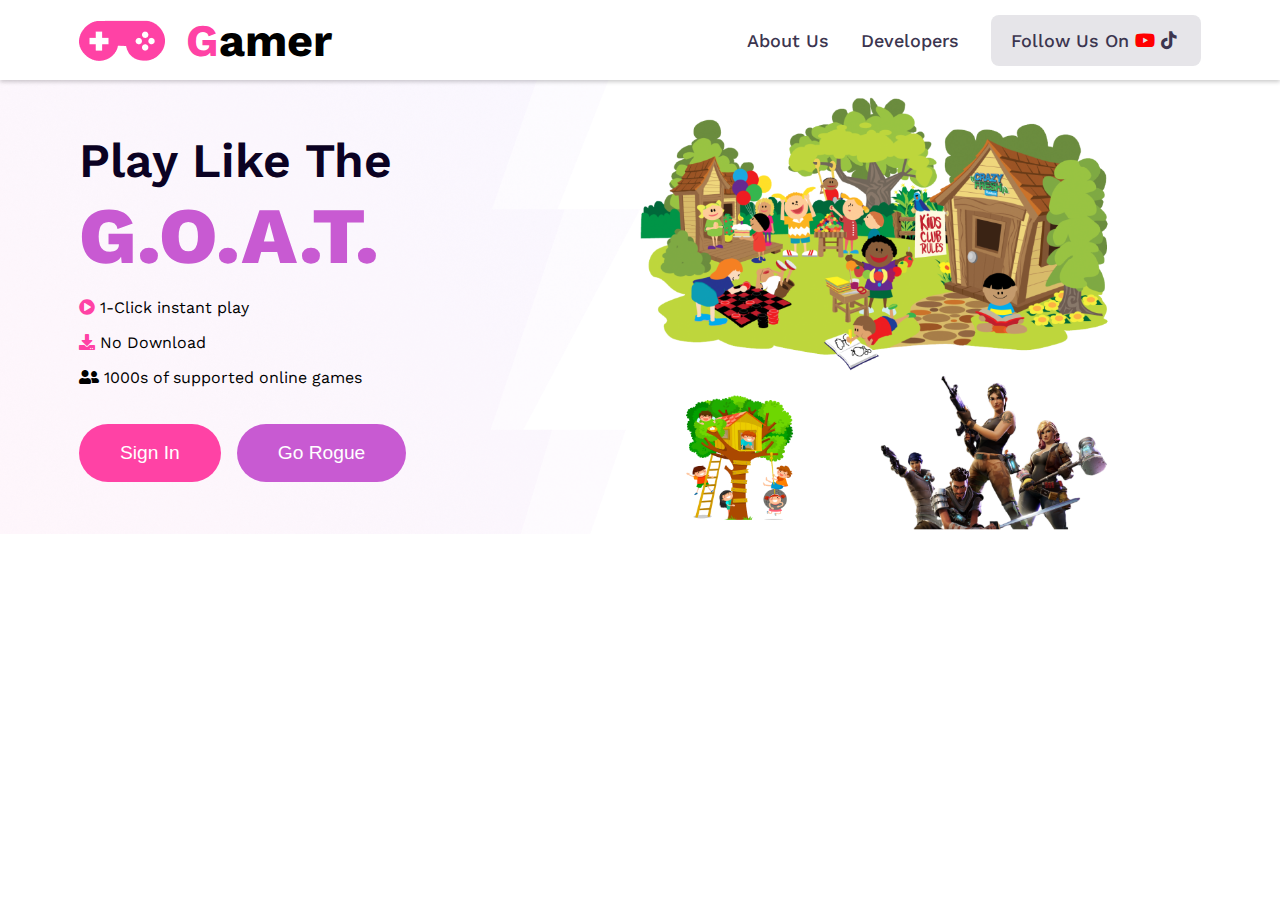
==== index.html @ 9e543826 "navigatio bar and banner section added" ====
<!DOCTYPE html>
<html lang="en">
  <head>
    <meta charset="UTF-8" />
    <meta name="viewport" content="width=device-width, initial-scale=1.0" />
    <title>Gamers</title>
    <link
      rel="stylesheet"
      href="https://cdnjs.cloudflare.com/ajax/libs/font-awesome/5.15.4/css/all.min.css"
    />
    <link rel="stylesheet" href="css/style.css" />
  </head>
  <body>
    <header>
      <nav class="flex items-center">
        <div class="container flex justify-between">
          <div class="logo flex items-center">
            <img src="images/Frame.png" alt="" />
            <h3><span>G</span>amer</h3>
          </div>
          <div class="menu flex">
            <ul class="flex items-center">
              <li><a href="#">About Us</a></li>
              <li><a href="#">Developers</a></li>
              <li class="follow-us">
                <a href="#">
                  Follow Us On
                  <i class="fab fa-youtube" style="color: #ff0000"></i>
                  <i class="fab fa-tiktok"></i>
                </a>
              </li>
            </ul>
          </div>
        </div>
      </nav>
    </header>
    <main>
      <!-- Banner Section Starts -->
      <section class="banner">
        <div class="container flex items-center">
          <div class="banner-content">
            <h3>Play Like The</h3>
            <h1>G.O.A.T.</h1>
            <p>
              <span
                ><i class="fa fa-play-circle" style="color: #ff42a5"></i
              ></span>
              1-Click instant play
            </p>
            <p>
              <span><i class="fa fa-download" style="color: #ff42a5"></i></span>
              No Download
            </p>
            <p>
              <span><i class="fa fa-user-friends"></i></span> 1000s of supported
              online games
            </p>
            <div class="banner-btn flex">
              <button class="btn btn-primary">Sign In</button>
              <button class="btn btn-secondary">Go Rogue</button>
            </div>
          </div>
          <div class="banner-img">
            <img src="images/Group 18.png" alt="banner-img" />
          </div>
        </div>
      </section>
      <!-- Banner Section End -->
    </main>
    <footer></footer>
  </body>
</html>
---- css/style.css ----
/* fonts */
@import url("https://fonts.googleapis.com/css2?family=Work+Sans:wght@400;500;600;700;800&display=swap");

/* colors */
:root {
  --primary: #ff42a5;
  --secondary: #c85ad2;
  --ternary: #534c64;
  --dark: #3c354f;
  --peace: #4ec5f7;
  --pure: #fefefe;
  --light: #f0f0f0;
  --heaven: #ffffff;
  --footer: #0b0223;
}

/* reset */
* {
  margin: 0;
  padding: 0;
  box-sizing: border-box;
}

body {
  font-family: "Work Sans", sans-serif;
}

.container {
  width: 100%;
  padding: 0 15px;
  margin: 0 auto;
}

/* media queries start */
@media (min-width: 576px) {
  .container {
    max-width: 540px;
  }
}
@media (min-width: 768px) {
  .container {
    max-width: 720px;
  }
}
@media (min-width: 992px) {
  .container {
    max-width: 960px;
  }
}
@media (min-width: 1200px) {
  .container {
    max-width: 1152px;
  }
}
/* media queries end */

/* Utility Classes */
.flex {
  display: flex;
}
.justify-between {
  justify-content: space-between;
}
.justify-center {
  justify-content: center;
}
.items-center {
  align-items: center;
}
.flex-1 {
  flex: 1;
}

.btn {
  padding: 20px 40px;
  border-radius: 48px;
  line-height: 0.8;
  font-size: 1.2rem;
  cursor: pointer;
  transition: all 0.3s ease;
  border: 1px solid transparent;
}
.btn-primary {
  background-color: var(--primary);
  color: var(--heaven);
}
.btn-primary:hover {
  background-color: var(--heaven);
  color: var(--primary);
  border: 1px solid var(--primary);
}
.btn-secondary {
  background-color: var(--secondary);
  color: var(--heaven);
}
.btn-secondary:hover {
  background-color: var(--heaven);
  color: var(--secondary);
  border: 1px solid var(--secondary);
}

.align-left {
  text-align: left;
}
.align-center {
  text-align: center;
}
.align-right {
  text-align: right;
}

.section-heading {
  position: relative;
  margin-bottom: 2rem;
  font-size: 3rem;
  font-weight: 700;
  line-height: 3.75rem;
}

/* Nav Section Start */
nav {
  height: 80px;
  box-shadow: 0 2px 4px 0 rgba(0, 0, 0, 0.2);
}
nav .logo h3 {
  text-align: center;
  font-size: 45px;
  font-weight: 700;
  margin-left: 20px;
}
nav .logo h3 span {
  color: var(--primary);
}
nav .menu {
  font-size: 18px;
  font-weight: 500;
}
nav .menu ul {
  list-style: none;
  gap: 2rem;
}
nav .menu ul a {
  text-decoration: none;
  color: var(--dark);
}

.menu ul .follow-us {
  border-radius: 8px;
  background: rgba(11, 2, 35, 0.1);
  padding: 15px 20px;
}
.menu ul .follow-us i {
  width: 20px;
}

/* Nav Section End */

/* Banner Section Starts */
section.banner {
  background-image: url("../images/Group14.png");
  background-size: 50%;
  background-repeat: no-repeat;
}
section.banner .banner-content {
  width: 50%;
  background-size: cover;
}
section.banner .banner-content h3 {
  color: var(--footer);
  font-size: 3rem;
  font-weight: 600;
}
section.banner .banner-content h1 {
  font-size: 5rem;
  font-weight: 800;
  color: var(--secondary);
}
section.banner .banner-content p {
  margin: 1rem 0;
}
section.banner .banner-content button {
  margin-top: 1.3rem;
  margin-right: 1rem;
}
section.banner .banner-img img {
  height: 450px;
}
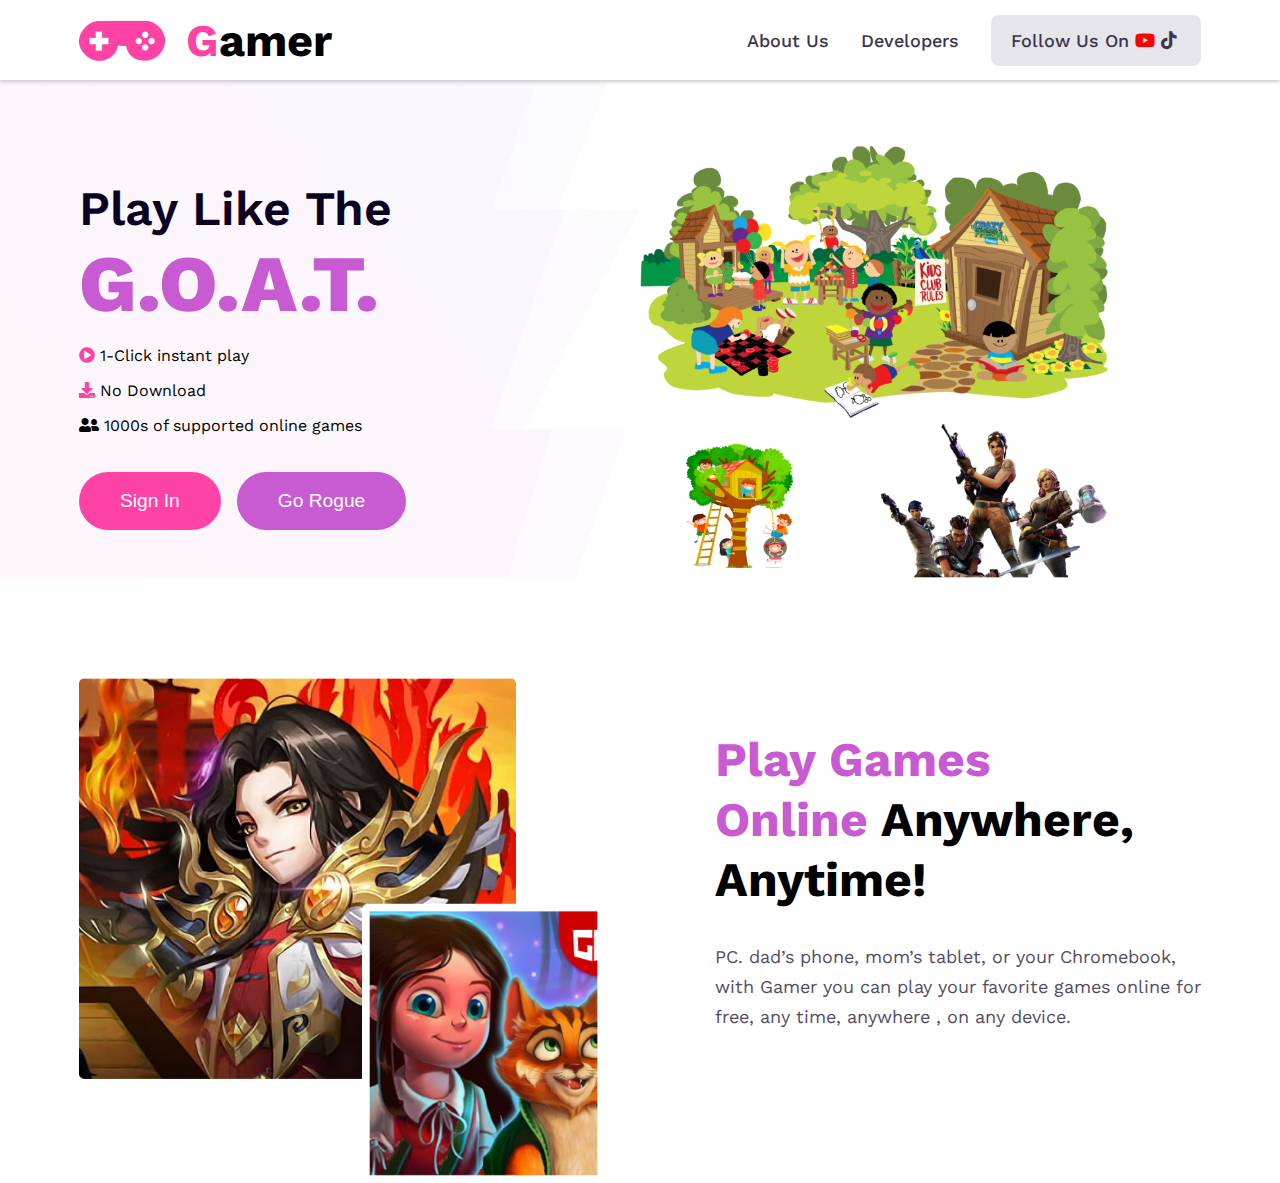
==== commit 5128783f: "play game section added" ====
--- a/index.html
+++ b/index.html
@@ -66,6 +66,31 @@
         </div>
       </section>
       <!-- Banner Section End -->
+
+      <section class="play-game">
+        <div class="container">
+          <div class="play-game-wrapper flex items-center">
+            <div class="play-game-img flex-1">
+              <img src="./images/Rectangle 67.png" alt="" />
+              <img src="./images/Rectangle 78.png" alt="" />
+            </div>
+            <div class="play-game-content flex-1">
+              <h2 class="section-heading">
+                <span class="violet-heading">
+                  Play Games <br />
+                  Online </span
+                >Anywhere,<br />
+                Anytime!
+              </h2>
+              <p class="content-p">
+                PC. dad’s phone, mom’s tablet, or your Chromebook, with Gamer
+                you can play your favorite games online for free, any time,
+                anywhere , on any device.
+              </p>
+            </div>
+          </div>
+        </div>
+      </section>
     </main>
     <footer></footer>
   </body>
--- a/css/style.css
+++ b/css/style.css
@@ -116,6 +116,17 @@
   font-weight: 700;
   line-height: 3.75rem;
 }
+.violet-heading {
+  color: var(--secondary);
+}
+.content-p {
+  color: var(--ternary);
+  font-size: 18px;
+  line-height: 30px;
+}
+section {
+  padding: 3rem 0;
+}
 
 /* Nav Section Start */
 nav {
@@ -152,7 +163,6 @@
 .menu ul .follow-us i {
   width: 20px;
 }
-
 /* Nav Section End */
 
 /* Banner Section Starts */
@@ -185,3 +195,23 @@
 section.banner .banner-img img {
   height: 450px;
 }
+/* Banner Section Starts */
+
+/* Section Play-Game Starts */
+section.play-game .play-game-wrapper .play-game-img {
+  position: relative;
+}
+section.play-game .play-game-wrapper .play-game-img img:first-child {
+  width: 90%;
+}
+section.play-game .play-game-wrapper .play-game-img img:last-child {
+  width: 50%;
+  position: absolute;
+  bottom: -100px;
+  right: -40px;
+}
+
+section.play-game .play-game-wrapper .play-game-content {
+  margin-left: 150px;
+}
+/* Section Play-Game End */
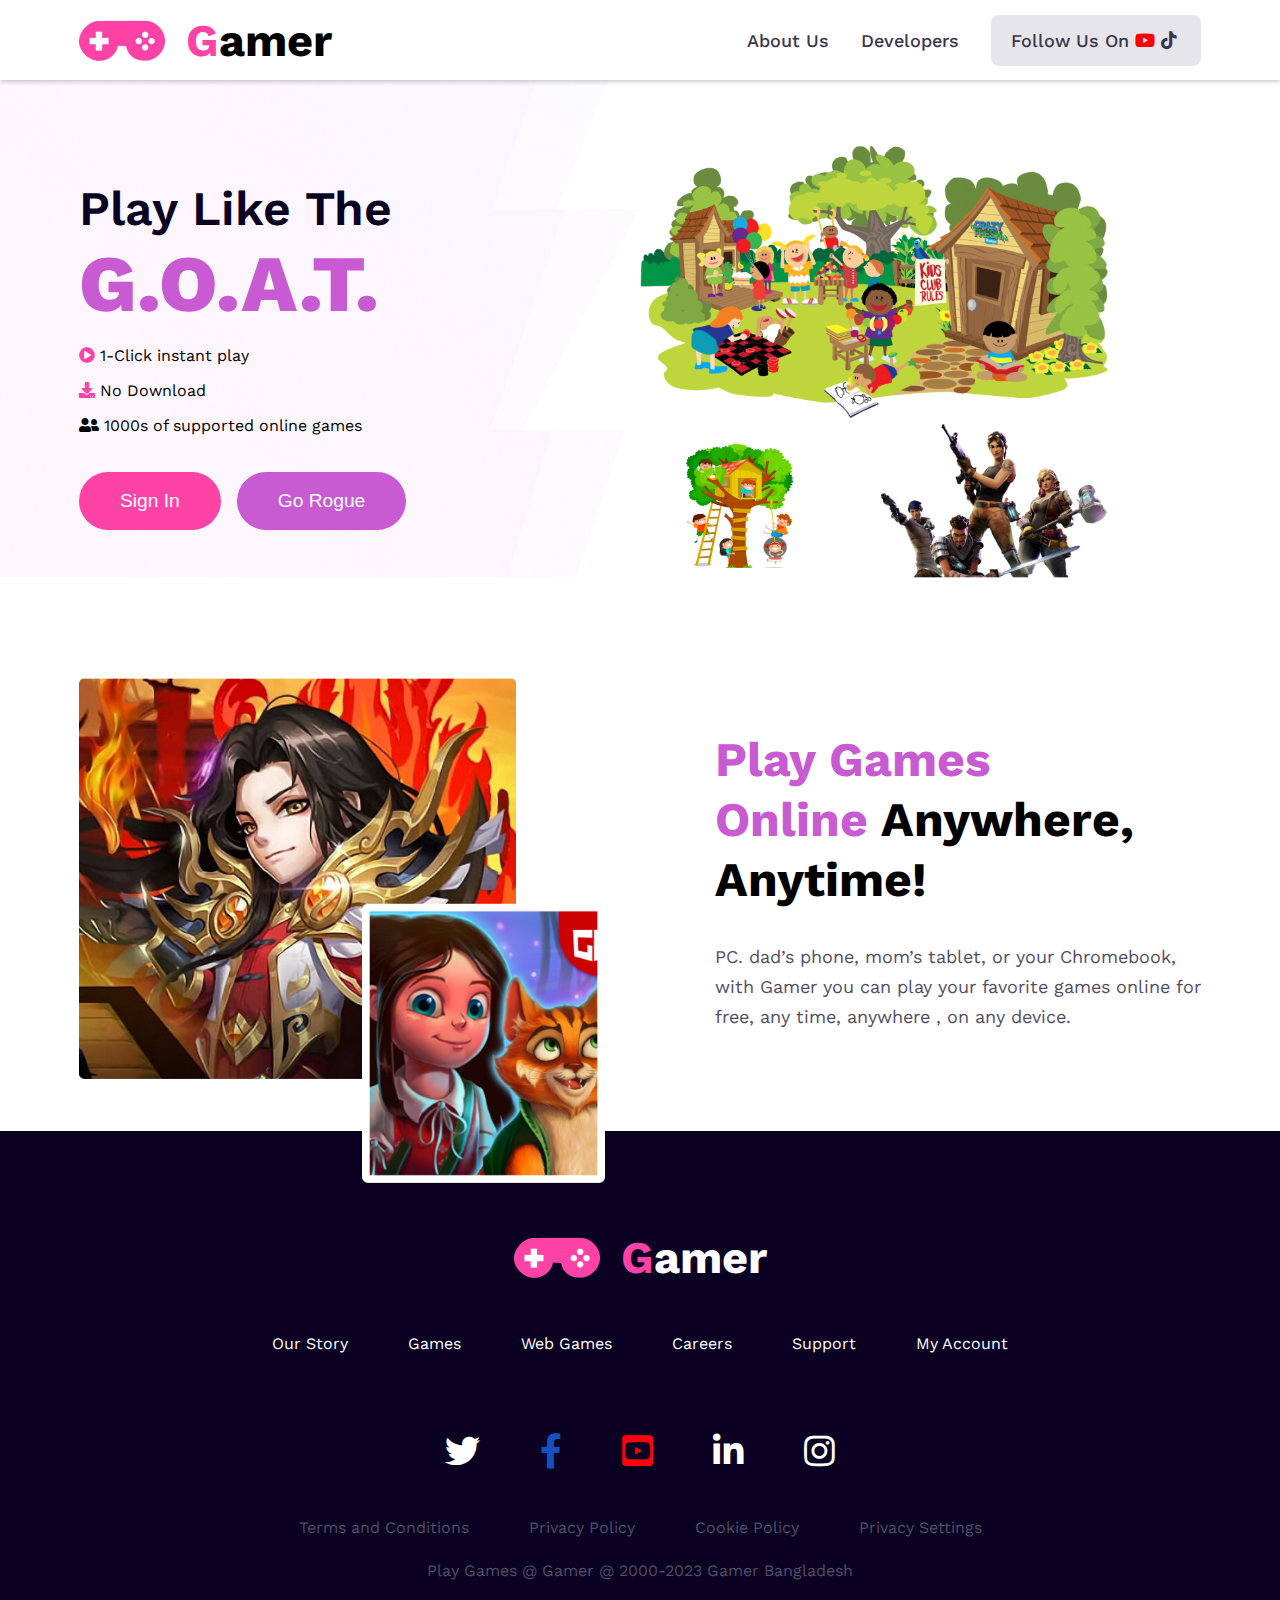
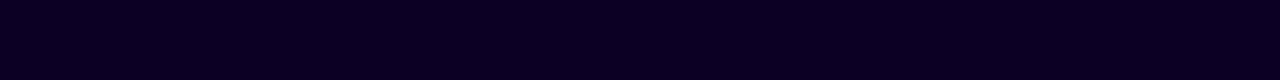
==== commit c7338bb3: "footer added" ====
--- a/index.html
+++ b/index.html
@@ -92,6 +92,38 @@
         </div>
       </section>
     </main>
-    <footer></footer>
+    <footer>
+      <div class="container flex justify-center flex-column align-center">
+        <div class="logo flex justify-center items-center">
+          <img src="images/Frame.png" alt="" />
+          <h3><span>G</span>amer</h3>
+        </div>
+        <div class="links flex justify-center gap-60">
+          <a href="#">Our Story</a>
+          <a href="#">Games</a>
+          <a href="#">Web Games</a>
+          <a href="#">Careers</a>
+          <a href="#">Support</a>
+          <a href="#">My Account</a>
+        </div>
+        <div class="icons flex justify-center gap-60">
+          <i class="fab fa-twitter" style="color: #ffffff"></i>
+          <i class="fab fa-facebook-f" style="color: #1151c0"></i>
+          <i class="fab fa-youtube-square" style="color: #ff000d"></i>
+          <i class="fab fa-linkedin-in" style="color: #ffffff"></i>
+          <i class="fab fa-instagram" style="color: #ffffff"></i>
+        </div>
+
+        <div class="terms-conditions flex justify-center gap-60">
+          <a href="#">Terms and Conditions</a>
+          <a href="#">Privacy Policy</a>
+          <a href="#">Cookie Policy</a>
+          <a href="#">Privacy Settings</a>
+        </div>
+        <div class="copy-right">
+          <p>Play Games @ Gamer @ 2000-2023 Gamer Bangladesh</p>
+        </div>
+      </div>
+    </footer>
   </body>
 </html>
--- a/css/style.css
+++ b/css/style.css
@@ -67,8 +67,14 @@
 .items-center {
   align-items: center;
 }
+.flex-column {
+  flex-direction: column;
+}
 .flex-1 {
   flex: 1;
+}
+.gap-60 {
+  gap: 60px;
 }
 
 .btn {
@@ -133,13 +139,15 @@
   height: 80px;
   box-shadow: 0 2px 4px 0 rgba(0, 0, 0, 0.2);
 }
-nav .logo h3 {
+nav .logo h3,
+footer .logo h3 {
   text-align: center;
   font-size: 45px;
   font-weight: 700;
   margin-left: 20px;
 }
-nav .logo h3 span {
+nav .logo h3 span,
+footer .logo h3 span {
   color: var(--primary);
 }
 nav .menu {
@@ -215,3 +223,31 @@
   margin-left: 150px;
 }
 /* Section Play-Game End */
+
+/* Footer Starts */
+footer {
+  background-color: var(--footer);
+  color: var(--heaven);
+  padding: 100px;
+}
+footer .logo,
+footer .links,
+footer .icons {
+  margin-bottom: 50px;
+}
+footer .links a {
+  text-decoration: none;
+  color: var(--heaven);
+  margin-bottom: 30px;
+}
+footer .icons i {
+  font-size: 35px;
+}
+footer .terms-conditions a {
+  text-decoration: none;
+  color: var(--ternary);
+  padding-bottom: 1.5rem;
+}
+footer .copy-right p {
+  color: var(--ternary);
+}
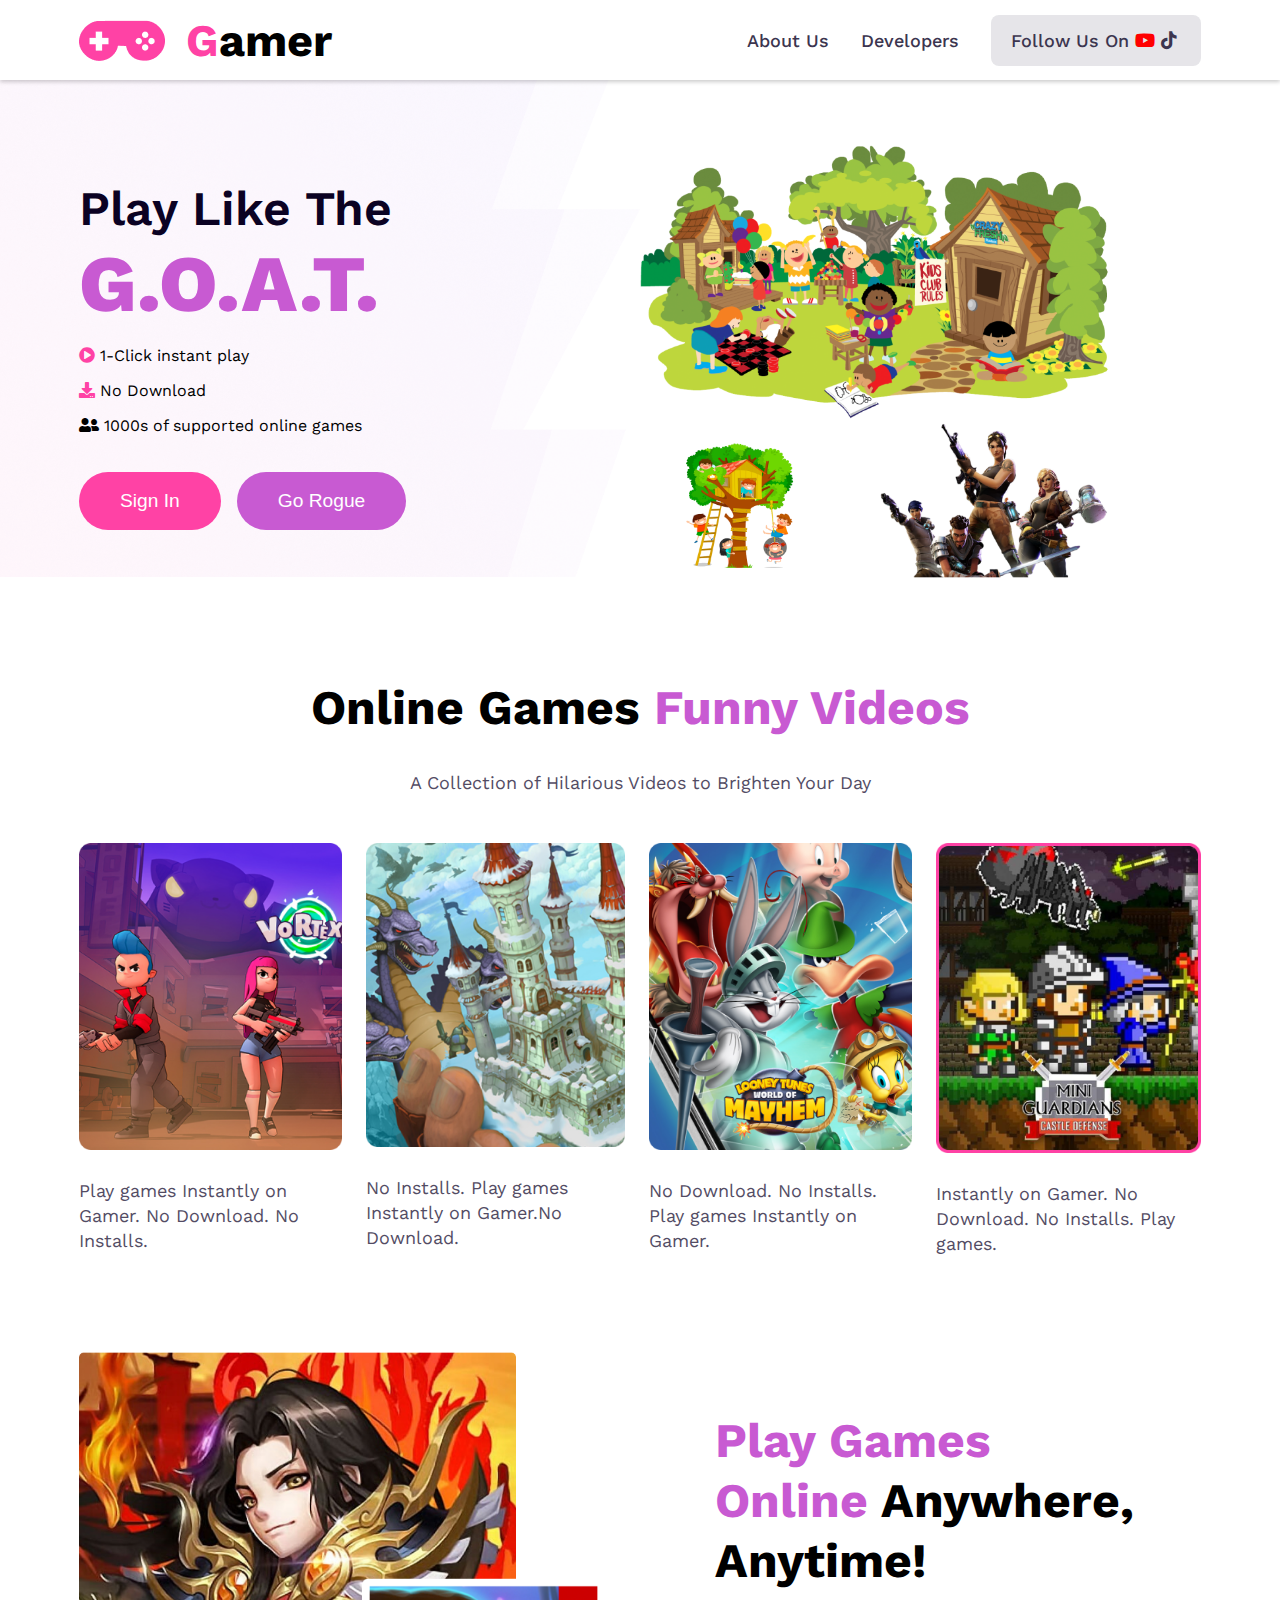
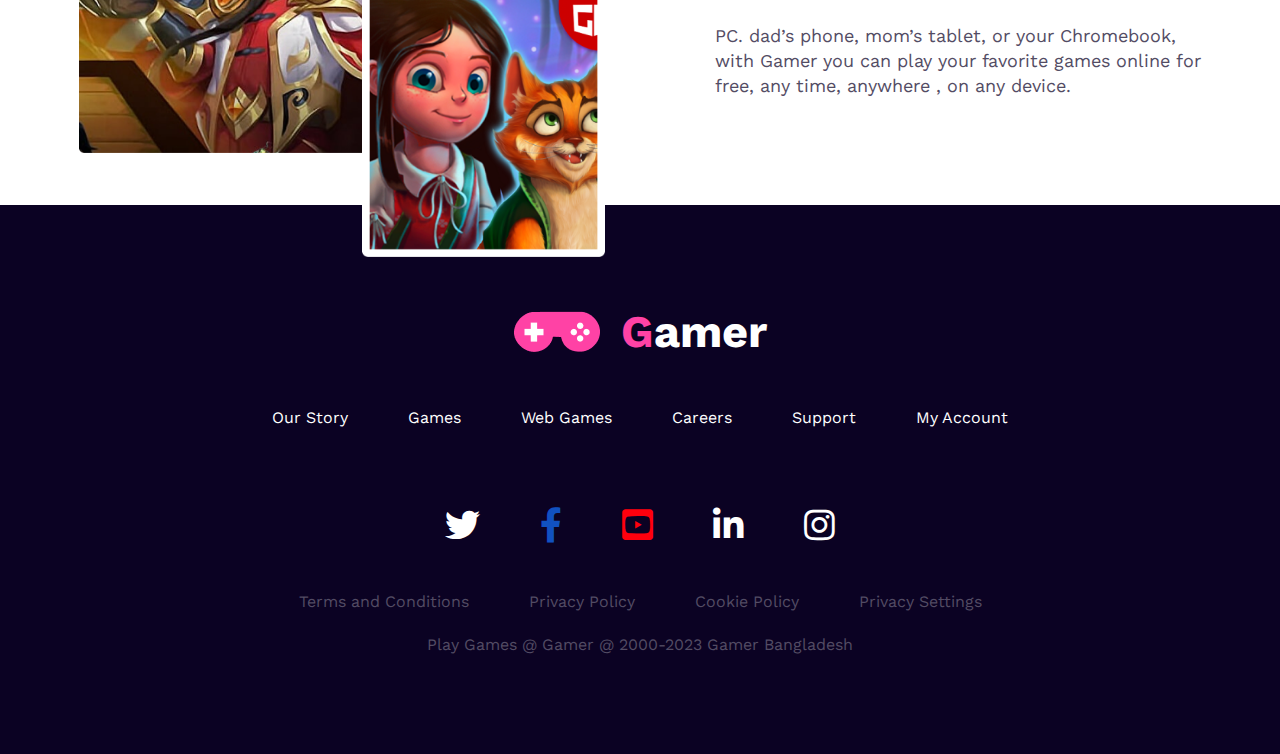
==== commit bb142c71: "online play games section added" ====
--- a/index.html
+++ b/index.html
@@ -67,6 +67,75 @@
       </section>
       <!-- Banner Section End -->
 
+      <!-- Online Games Section Starts -->
+      <section class="online-games">
+        <div class="container">
+          <div class="heading-wrapper align-center">
+            <h2 class="section-heading">
+              Online Games <span class="violet-heading">Funny Videos</span>
+            </h2>
+            <p class="content-p">
+              A Collection of Hilarious Videos to Brighten Your Day
+            </p>
+          </div>
+          <div class="card-wrapper flex justify-between flex-1 gap-24">
+            <div class="card">
+              <div class="card-img">
+                <img src="./images/Rectangle 4.png" alt="Image" />
+                <div class="overlay">
+                  <i class="fas fa-play"></i>
+                  <span>Watch Now</span>
+                </div>
+              </div>
+
+              <p class="content-p">
+                Play games Instantly on Gamer. No Download. No Installs.
+              </p>
+            </div>
+            <div class="card">
+              <div class="card-img">
+                <img src="./images/Rectangle 5.png" alt="Image" />
+                <div class="overlay">
+                  <i class="fas fa-play"></i>
+                  <span>Watch Now</span>
+                </div>
+              </div>
+
+              <p class="content-p">
+                No Installs. Play games Instantly on Gamer.No Download.
+              </p>
+            </div>
+            <div class="card">
+              <div class="card-img">
+                <img src="./images/Rectangle 6.png" alt="Image" />
+                <div class="overlay">
+                  <i class="fas fa-play"></i>
+                  <span>Watch Now</span>
+                </div>
+              </div>
+
+              <p class="content-p">
+                No Download. No Installs. Play games Instantly on Gamer.
+              </p>
+            </div>
+            <div class="card">
+              <div class="card-img">
+                <img src="./images/Rectangle 7.png" alt="Image" />
+                <div class="overlay">
+                  <i class="fas fa-play"></i>
+                  <span>Watch Now</span>
+                </div>
+              </div>
+
+              <p class="content-p">
+                Instantly on Gamer. No Download. No Installs. Play games.
+              </p>
+            </div>
+          </div>
+        </div>
+      </section>
+      <!-- Online Games Section Starts -->
+
       <section class="play-game">
         <div class="container">
           <div class="play-game-wrapper flex items-center">
--- a/css/style.css
+++ b/css/style.css
@@ -76,6 +76,9 @@
 .gap-60 {
   gap: 60px;
 }
+.gap-24 {
+  gap: 24px;
+}
 
 .btn {
   padding: 20px 40px;
@@ -128,7 +131,7 @@
 .content-p {
   color: var(--ternary);
   font-size: 18px;
-  line-height: 30px;
+  line-height: 25px;
 }
 section {
   padding: 3rem 0;
@@ -205,6 +208,68 @@
 }
 /* Banner Section Starts */
 
+/* Section Online-Games Starts */
+section.online-games .heading-wrapper {
+  margin-bottom: 3rem;
+}
+section.online-games .card-wrapper img {
+  width: 100%;
+  margin-bottom: 24px;
+}
+
+.card-img {
+  position: relative;
+  display: inline-block;
+  overflow: hidden;
+}
+
+.card-img img {
+  max-width: 100%;
+  height: auto;
+  display: block;
+  transition: transform 0.3s ease;
+}
+
+.card-img:hover img {
+  transform: scale(1.1);
+}
+
+.overlay {
+  position: absolute;
+  top: 50%;
+  left: 50%;
+  transform: translate(-50%, -50%);
+  display: none;
+  align-items: center;
+  justify-content: center;
+  flex-direction: column;
+  background: rgba(0, 0, 0, 0.7);
+  width: 100%;
+  height: 100%;
+  text-align: center;
+  color: #fff;
+  opacity: 0;
+  transition: opacity 0.3s ease;
+}
+
+.card-img:hover .overlay {
+  display: flex;
+  opacity: 1;
+  overflow: hidden;
+}
+
+.overlay i {
+  font-size: 2.5rem;
+  margin-bottom: 10px;
+}
+
+.overlay span {
+  font-size: 18px;
+  color: var(--primary);
+}
+
+/* Section Online-Games End */
+
 /* Section Play-Game Starts */
 section.play-game .play-game-wrapper .play-game-img {
   position: relative;
@@ -251,3 +316,4 @@
 footer .copy-right p {
   color: var(--ternary);
 }
+/* Footer Section End */
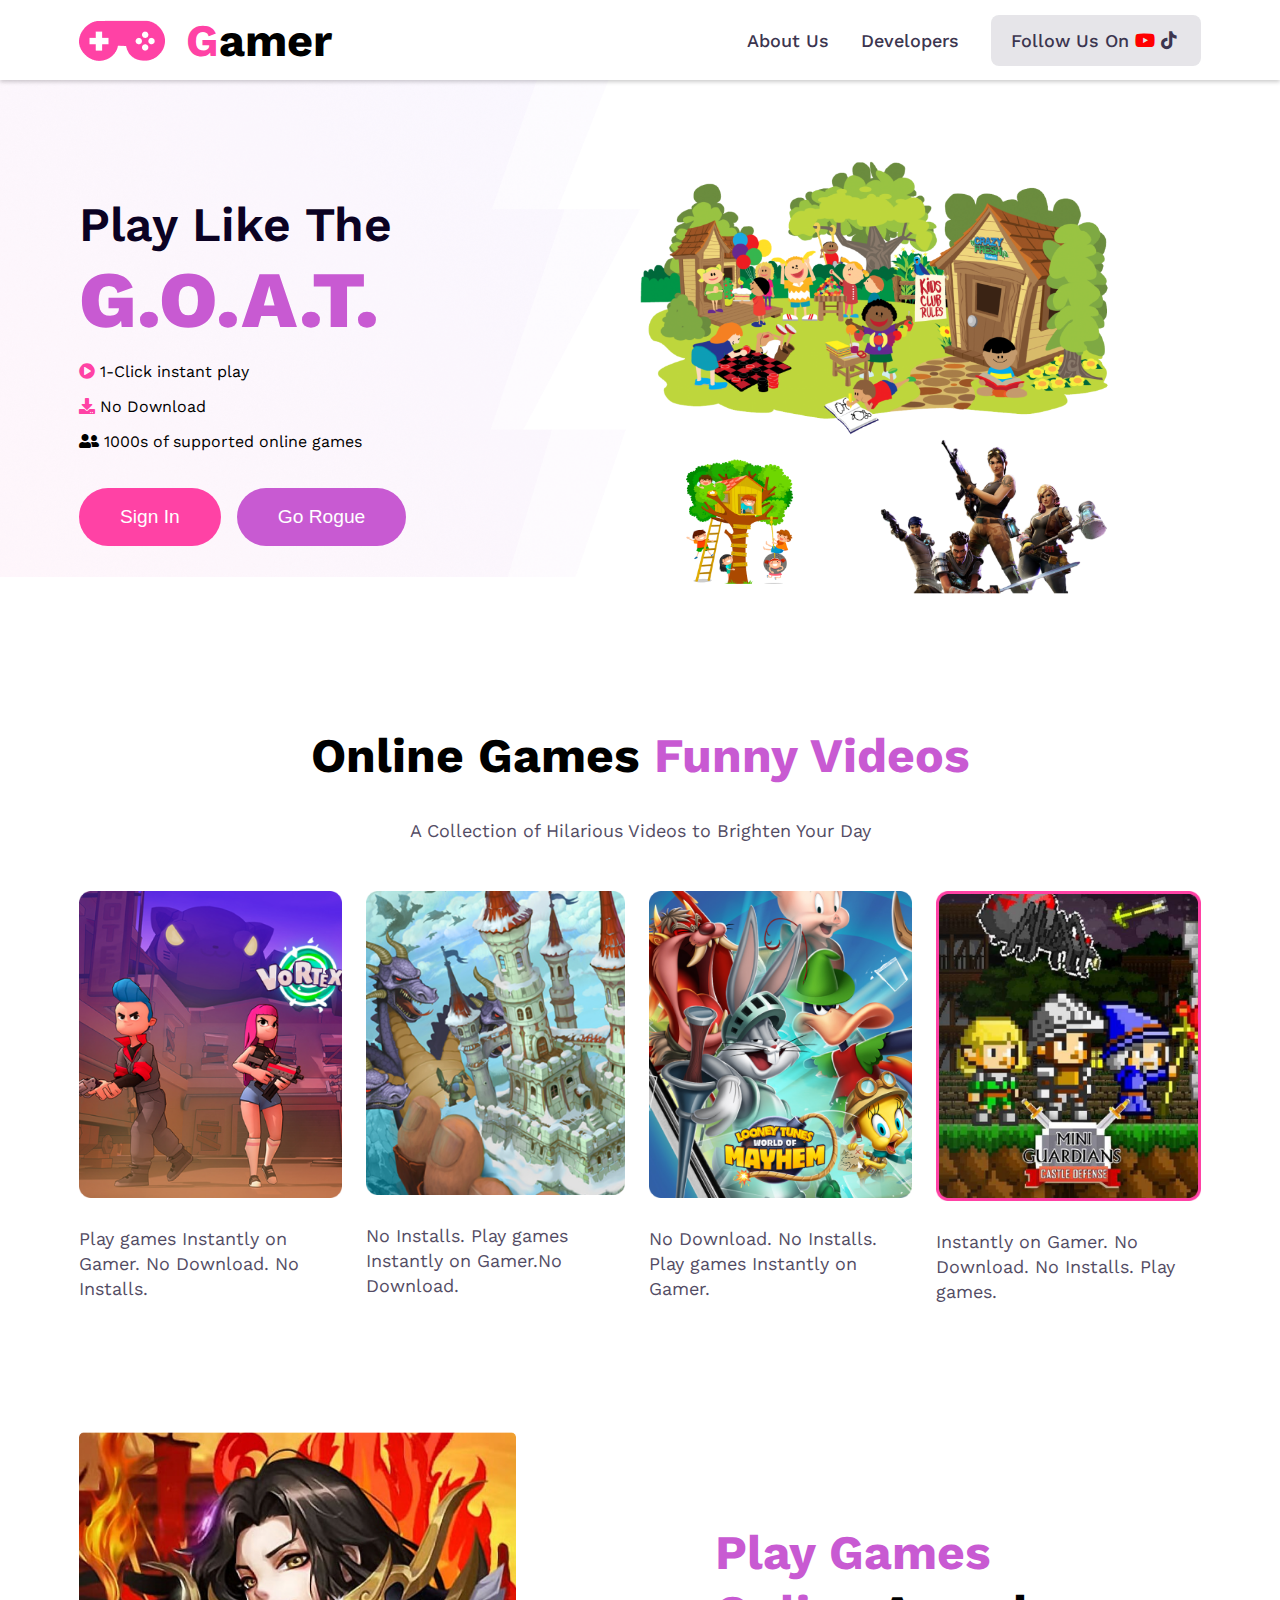
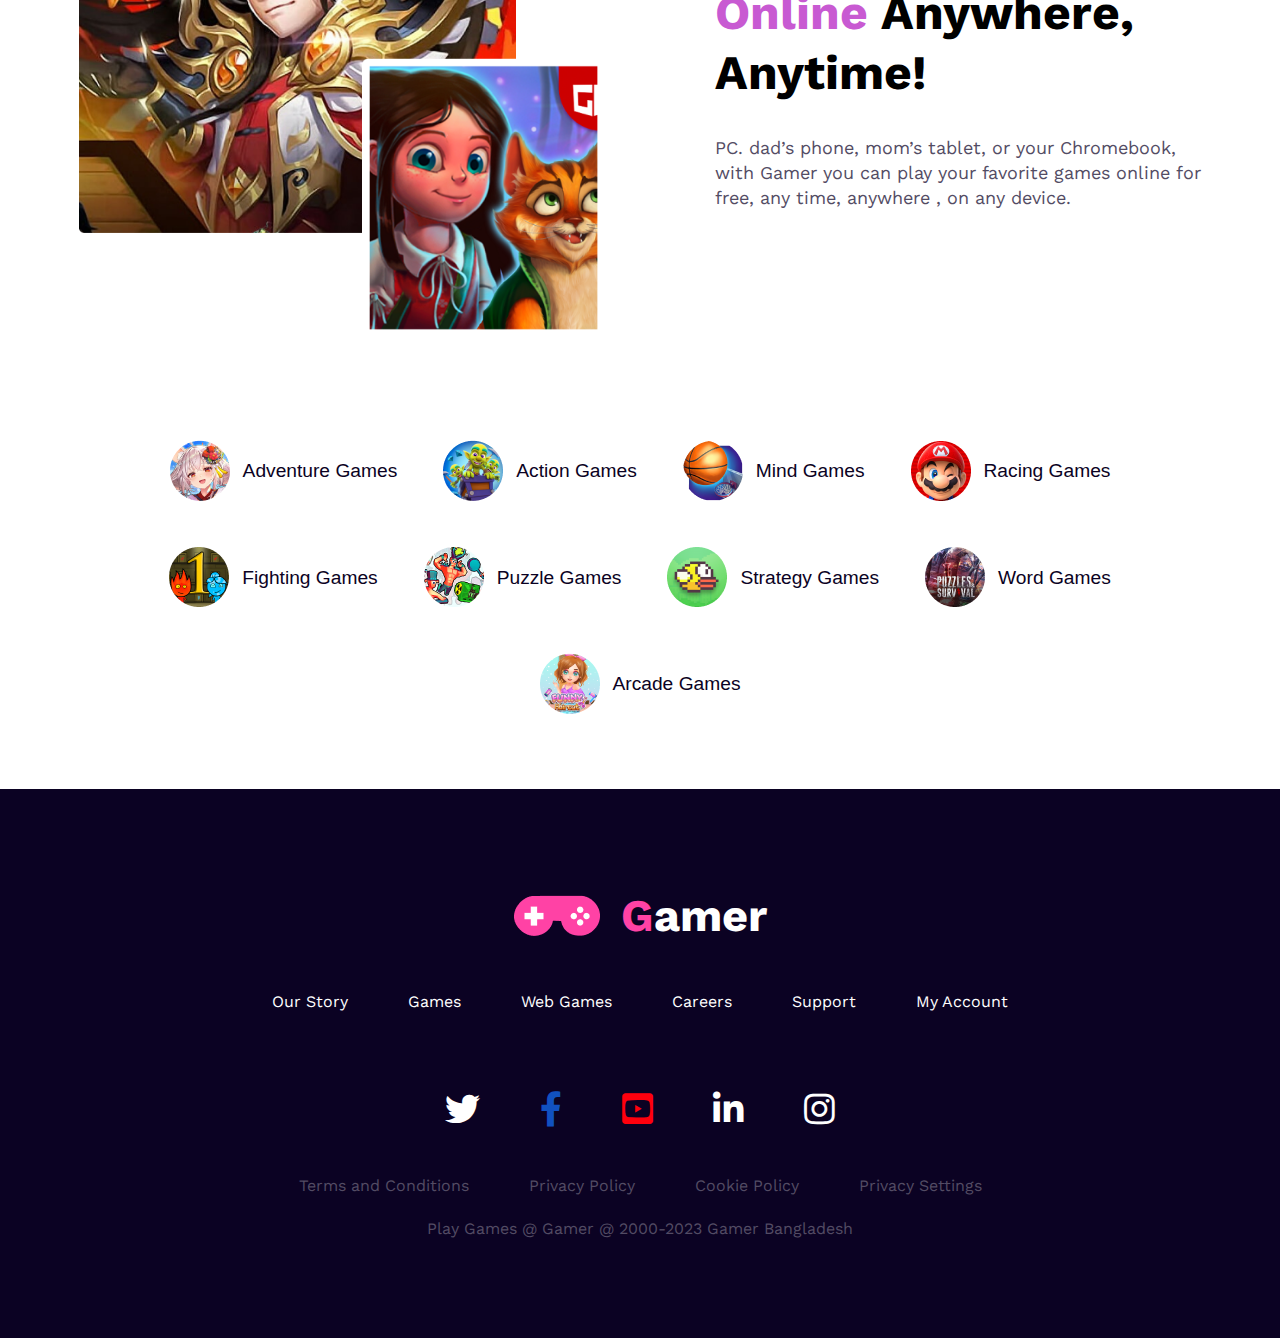
==== commit b9143537: "desktop version completed" ====
--- a/index.html
+++ b/index.html
@@ -4,6 +4,7 @@
     <meta charset="UTF-8" />
     <meta name="viewport" content="width=device-width, initial-scale=1.0" />
     <title>Gamers</title>
+    <link rel="icon" href="./images/Frame.png" />
     <link
       rel="stylesheet"
       href="https://cdnjs.cloudflare.com/ajax/libs/font-awesome/5.15.4/css/all.min.css"
@@ -136,6 +137,7 @@
       </section>
       <!-- Online Games Section Starts -->
 
+      <!-- Play Games Section Starts -->
       <section class="play-game">
         <div class="container">
           <div class="play-game-wrapper flex items-center">
@@ -160,6 +162,48 @@
           </div>
         </div>
       </section>
+      <!-- Play Games Section Ends -->
+
+      <section class="games-category">
+        <div class="container flex justify-center gap-24 flex-wrap">
+          <button class="btn btn-ternary flex items-center gap-13">
+            <img src="./images/Rectangle 11.png" alt="" />
+            <span>Adventure Games</span>
+          </button>
+          <button class="btn btn-ternary flex items-center gap-13">
+            <img src="./images/Rectangle 12.png" alt="" />
+            <span>Action Games</span>
+          </button>
+          <button class="btn btn-ternary flex items-center gap-13">
+            <img src="./images/Rectangle 13.png" alt="" />
+            <span>Mind Games</span>
+          </button>
+          <button class="btn btn-ternary flex items-center gap-13">
+            <img src="./images/Rectangle 14.png" alt="" />
+            <span>Racing Games</span>
+          </button>
+          <button class="btn btn-ternary flex items-center gap-13">
+            <img src="./images/Rectangle 15.png" alt="" />
+            <span>Fighting Games</span>
+          </button>
+          <button class="btn btn-ternary flex items-center gap-13">
+            <img src="./images/Rectangle 16.png" alt="" />
+            <span>Puzzle Games</span>
+            <button class="btn btn-ternary flex items-center gap-13">
+              <img src="./images/Rectangle 17.png" alt="" />
+              <span>Strategy Games</span>
+            </button>
+          </button>
+          <button class="btn btn-ternary flex items-center gap-13">
+            <img src="./images/Rectangle 18.png" alt="" />
+            <span>Word Games</span>
+          </button>
+          <button class="btn btn-ternary flex items-center gap-13">
+            <img src="./images/Rectangle 19.png" alt="" />
+            <span>Arcade Games</span>
+          </button>
+        </div>
+      </section>
     </main>
     <footer>
       <div class="container flex justify-center flex-column align-center">
--- a/css/style.css
+++ b/css/style.css
@@ -73,11 +73,17 @@
 .flex-1 {
   flex: 1;
 }
+.flex-wrap {
+  flex-wrap: wrap;
+}
 .gap-60 {
   gap: 60px;
 }
 .gap-24 {
   gap: 24px;
+}
+.gap-13 {
+  gap: 13px;
 }
 
 .btn {
@@ -107,6 +113,15 @@
   color: var(--secondary);
   border: 1px solid var(--secondary);
 }
+.btn-ternary {
+  background-color: var(--heaven);
+  color: var(--footer);
+  padding: 10px;
+}
+.btn-ternary:hover {
+  color: var(--primary);
+  border: 1px solid var(--primary);
+}
 
 .align-left {
   text-align: left;
@@ -134,7 +149,7 @@
   line-height: 25px;
 }
 section {
-  padding: 3rem 0;
+  padding: 4rem 0;
 }
 
 /* Nav Section Start */
@@ -232,6 +247,7 @@
 
 .card-img:hover img {
   transform: scale(1.1);
+  border: 1px solid var(--primary);
 }
 
 .overlay {
@@ -250,6 +266,7 @@
   color: #fff;
   opacity: 0;
   transition: opacity 0.3s ease;
+  border: 2px solid var(--primary);
 }
 
 .card-img:hover .overlay {
@@ -273,6 +290,7 @@
 /* Section Play-Game Starts */
 section.play-game .play-game-wrapper .play-game-img {
   position: relative;
+  margin-bottom: 4rem;
 }
 section.play-game .play-game-wrapper .play-game-img img:first-child {
   width: 90%;
@@ -289,6 +307,11 @@
 }
 /* Section Play-Game End */
 
+/* Section Games Catergory Starts */
+section.games-catergory img {
+  width: 100px;
+}
+
 /* Footer Starts */
 footer {
   background-color: var(--footer);
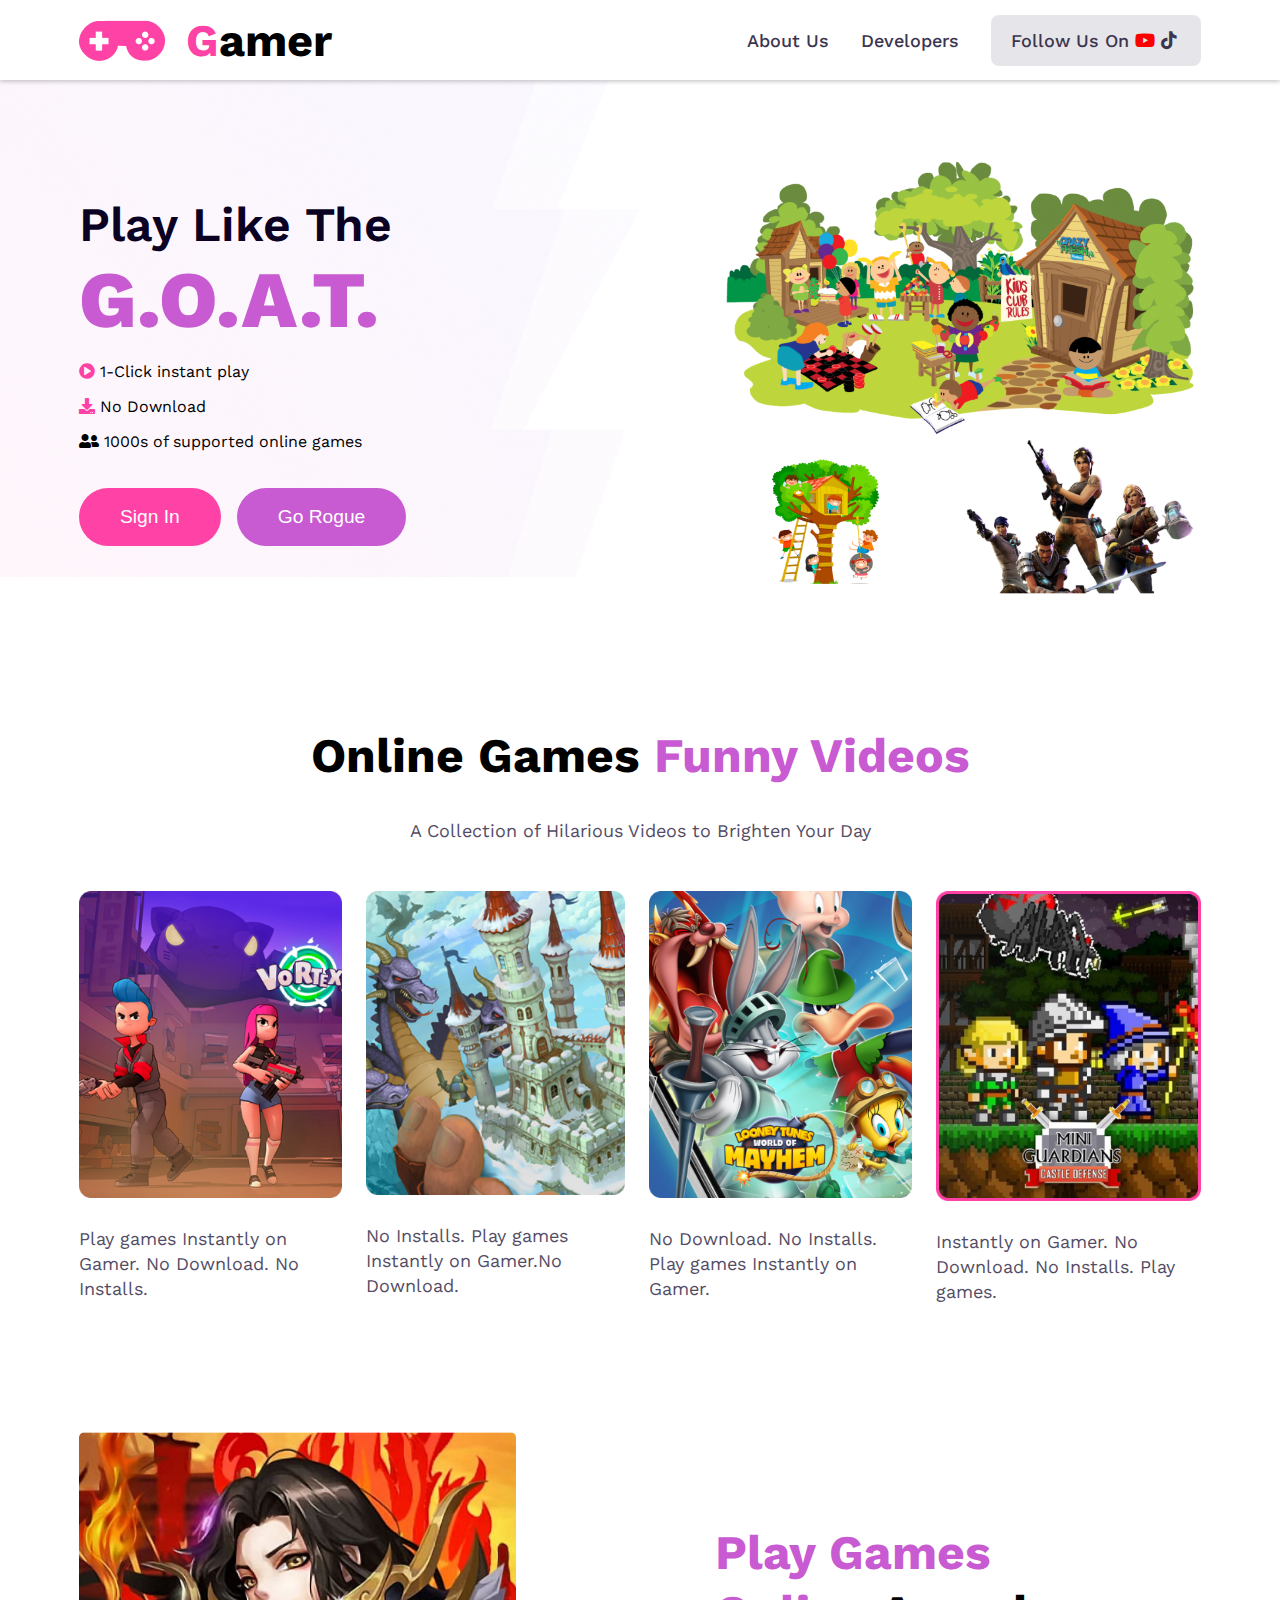
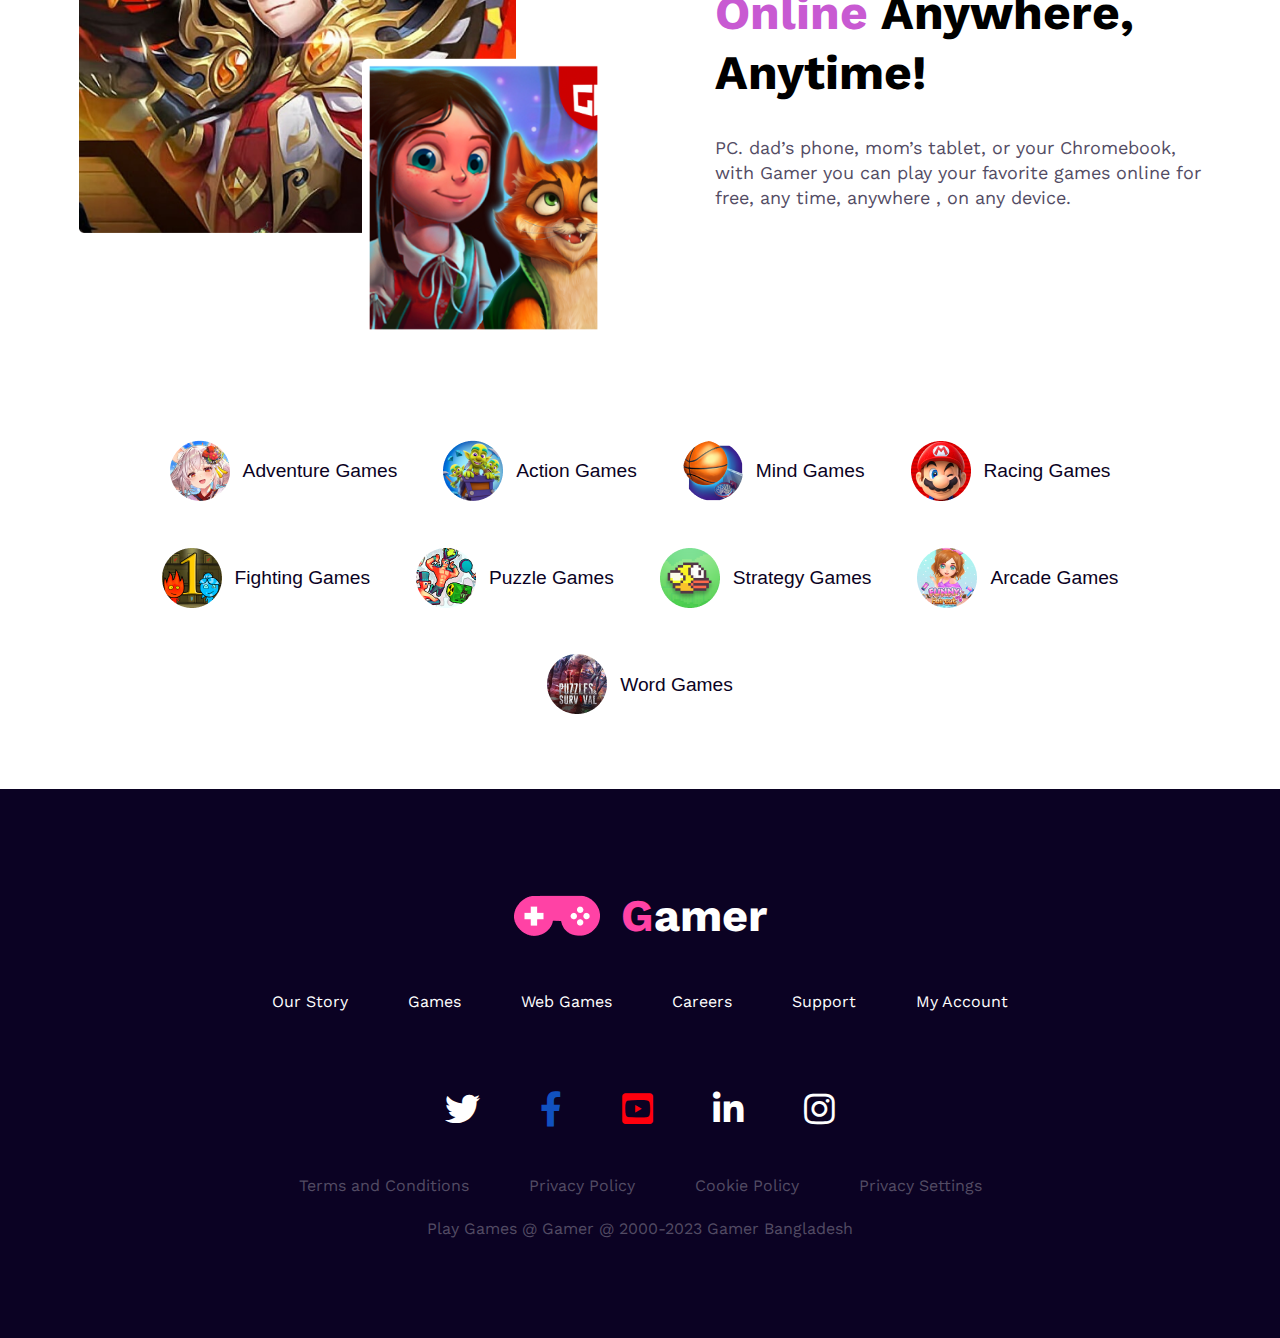
==== commit f5d1ef4d: "All Project done. Added Responsiveness" ====
--- a/index.html
+++ b/index.html
@@ -38,7 +38,7 @@
     <main>
       <!-- Banner Section Starts -->
       <section class="banner">
-        <div class="container flex items-center">
+        <div class="container flex items-center justify-between">
           <div class="banner-content">
             <h3>Play Like The</h3>
             <h1>G.O.A.T.</h1>
@@ -195,12 +195,12 @@
             </button>
           </button>
           <button class="btn btn-ternary flex items-center gap-13">
+            <img src="./images/Rectangle 19.png" alt="" />
+            <span>Arcade Games</span>
+          </button>
+          <button class="btn btn-ternary flex items-center gap-13">
             <img src="./images/Rectangle 18.png" alt="" />
             <span>Word Games</span>
-          </button>
-          <button class="btn btn-ternary flex items-center gap-13">
-            <img src="./images/Rectangle 19.png" alt="" />
-            <span>Arcade Games</span>
           </button>
         </div>
       </section>
--- a/css/style.css
+++ b/css/style.css
@@ -179,6 +179,10 @@
 nav .menu ul a {
   text-decoration: none;
   color: var(--dark);
+}
+
+nav .menu ul a:hover {
+  color: var(--primary);
 }
 
 .menu ul .follow-us {
@@ -340,3 +344,180 @@
   color: var(--ternary);
 }
 /* Footer Section End */
+
+@media screen and (max-width: 576px) {
+  section {
+    padding: 1.5rem 0;
+    text-align: center;
+  }
+  .section-heading {
+    font-size: 1.7rem;
+    line-height: 2.5rem;
+    margin-bottom: 1.5rem;
+    margin-bottom: 1.2rem;
+  }
+  .content-p {
+    line-height: 22px;
+  }
+  nav {
+    height: 300px;
+  }
+  nav .container {
+    flex-direction: column;
+    align-items: center;
+  }
+  nav .container .menu ul {
+    flex-direction: column;
+    gap: 25px;
+    margin-top: 35px;
+  }
+
+  /* Banner Section Starts */
+  section.banner .container {
+    flex-direction: column;
+    text-align: center;
+    order: reverse;
+  }
+  section.banner {
+    background-size: 100%;
+  }
+  section.banner .banner-content {
+    width: 100%;
+  }
+  section.banner .banner-content h3 {
+    font-size: 2.5rem;
+  }
+  section.banner .banner-content h1 {
+    font-size: 3.5rem;
+  }
+  section.banner .banner-content .banner-btn {
+    display: inline-block;
+    margin-top: -15px;
+  }
+  section.banner .container .banner-img {
+    margin-top: 2.5rem;
+  }
+  section.banner .container .banner-img img {
+    width: 100%;
+  }
+  /* Banner Section Ends */
+
+  /* Online Games Section Starts */
+  .card-wrapper {
+    flex-direction: column;
+  }
+  /* Online Games Section Ends */
+  section.play-game .play-game-wrapper {
+    flex-direction: column;
+    flex-direction: column-reverse;
+    align-items: center;
+    justify-content: center;
+  }
+  section.play-game .play-game-wrapper .play-game-content {
+    margin-bottom: 4rem;
+    margin-left: 0;
+  }
+  section.play-game .play-game-wrapper .play-game-img {
+    width: 75%;
+  }
+
+  button.btn.btn-ternary.flex.items-center.gap-13 {
+    gap: 9px;
+  }
+  .games-category {
+    margin-top: 3rem;
+  }
+  .games-category img {
+    width: 40px;
+  }
+  .games-category span {
+    font-size: 1rem;
+    font-weight: 600;
+  }
+  footer {
+    padding: 4.5rem 0;
+  }
+  .container.flex.justify-center.flex-column.align-center {
+    gap: 3.7rem;
+  }
+  footer .logo,
+  footer .links,
+  footer .icons {
+    margin-bottom: 0;
+  }
+  .links.flex.justify-center.gap-60,
+  footer .icons,
+  footer .terms-conditions {
+    flex-wrap: wrap;
+    gap: 40px;
+  }
+  footer .links a {
+    margin-bottom: 0px;
+  }
+  footer .terms-conditions a {
+    padding-bottom: 0;
+  }
+  section.play-game .play-game-wrapper .play-game-content h2.section-heading {
+    font-size: 1.9rem;
+    line-height: 3rem;
+  }
+}
+
+@media screen and (min-width: 576px) and (max-width: 768px) {
+  section {
+    padding: 3rem 0;
+  }
+  .btn {
+    padding: 18px 25px;
+    border-radius: 48px;
+    line-height: 0.8;
+    font-size: 1.2rem;
+    cursor: pointer;
+  }
+  .banner-btn.flex {
+    width: 285px;
+  }
+  section.banner .banner-img img {
+    width: 100%;
+  }
+  nav .menu {
+    font-size: 17px;
+  }
+  nav .menu ul {
+    gap: 1.2rem;
+  }
+  nav .logo img {
+    width: 4.5rem;
+  }
+  nav .logo h3 {
+    font-size: 2.2rem;
+    margin-left: 10px;
+  }
+  section.banner .banner-content h3 {
+    font-size: 2rem;
+  }
+  section.banner .banner-content h1 {
+    font-size: 4rem;
+  }
+
+  section.banner .banner-img img {
+    height: auto;
+    width: 100%;
+  }
+  section.play-game .play-game-wrapper .play-game-content h2.section-heading {
+    font-size: 1.9rem;
+    line-height: 3rem;
+  }
+}
+
+@media screen and (min-width: 768px) and (max-width: 992px) {
+  section.banner .banner-img img {
+    width: 100%;
+  }
+  .banner-btn.flex {
+    width: 345px;
+  }
+  section.banner .banner-img img {
+    height: auto;
+  }
+}
